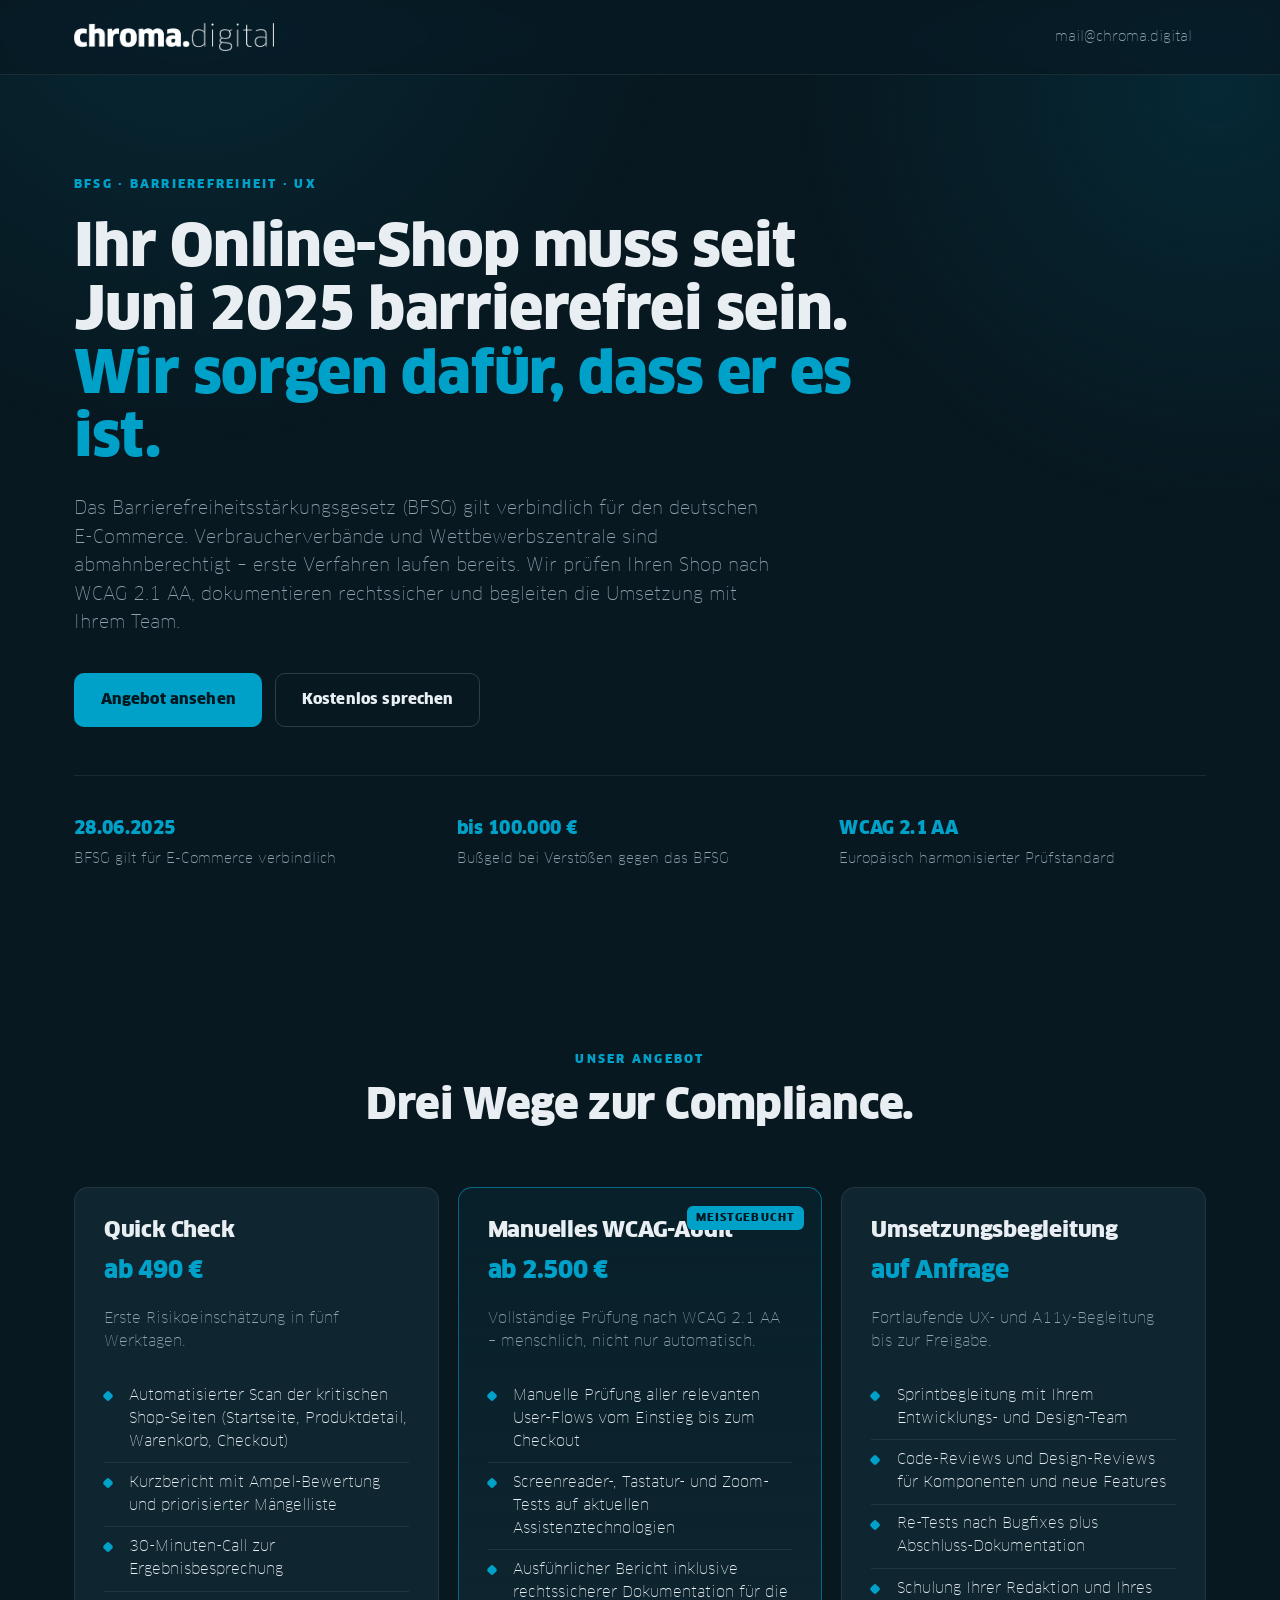
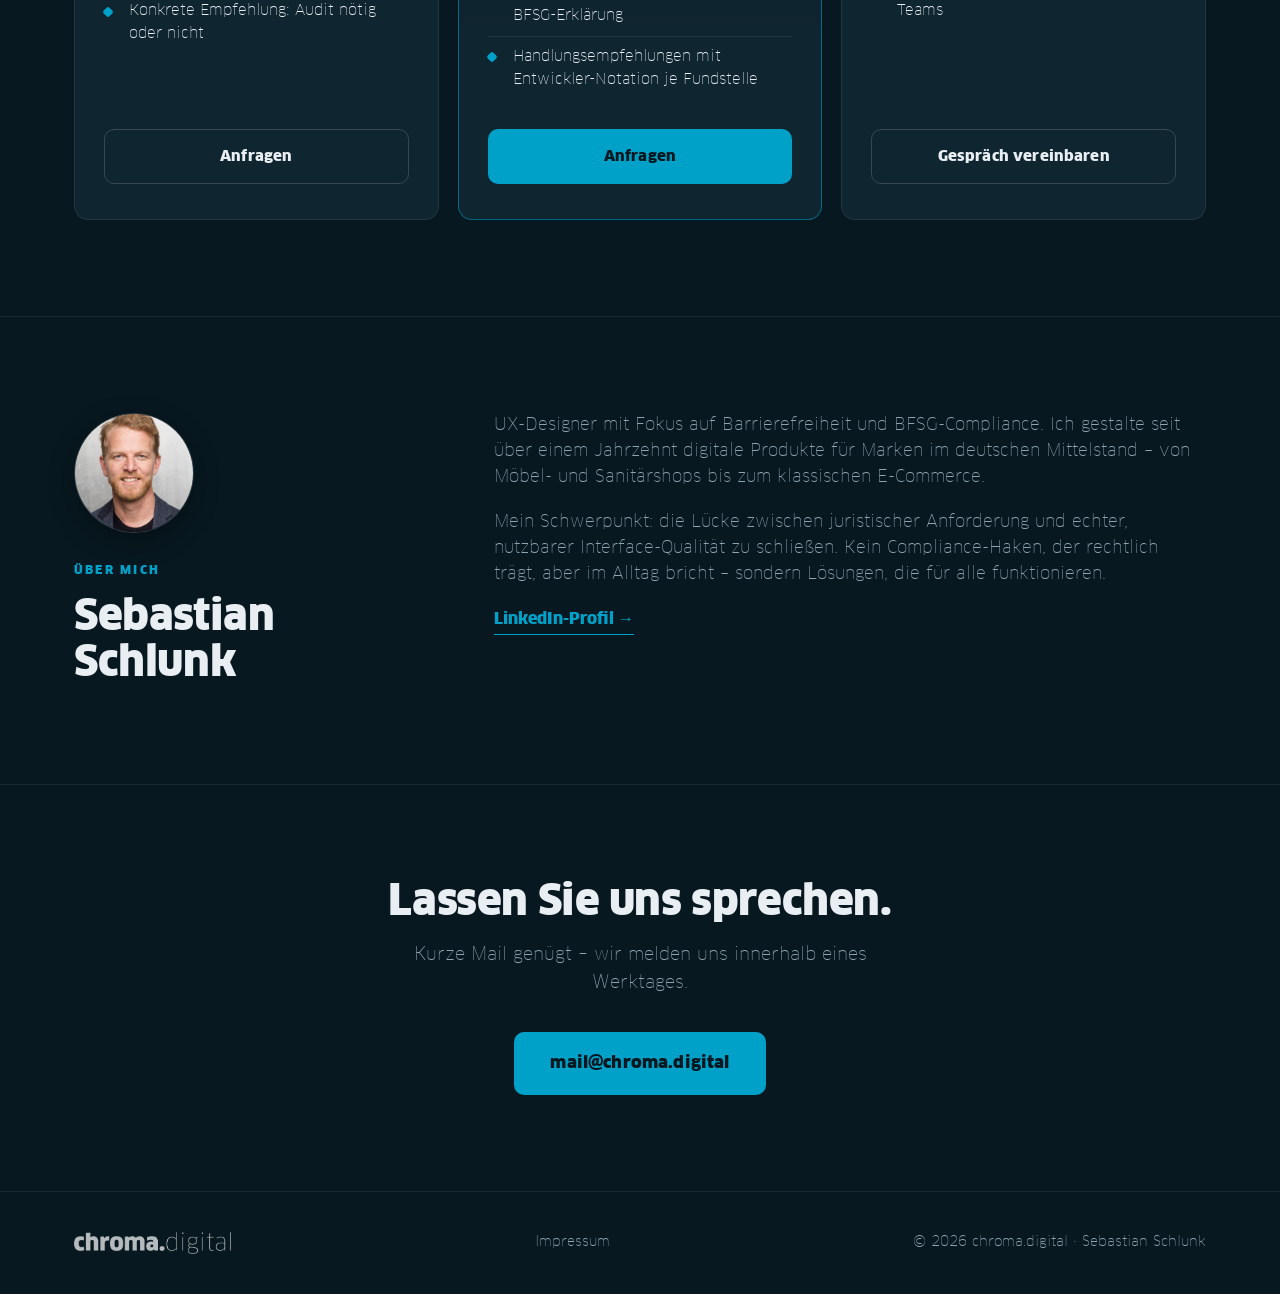
==== index.html @ 6ee40c6f "feat: initial chroma.digital landing page Static HTML/CSS landing page for BFSG/WCAG accessibility c" ====
<!DOCTYPE html>
<html lang="de">
<head>
    <meta charset="UTF-8">
    <meta name="viewport" content="width=device-width, initial-scale=1">
    <title>chroma.digital — BFSG-Compliance & Accessibility-Audits für Online-Shops</title>
    <meta name="description" content="UX-Design mit Schwerpunkt Barrierefreiheit. WCAG-Audits und BFSG-Compliance für Online-Shops im Mittelstand. Quick Check ab 490 €.">
    <meta name="theme-color" content="#081820">

    <link rel="icon" type="image/png" sizes="32x32" href="assets/favicon-32x32.png">
    <link rel="icon" type="image/png" sizes="16x16" href="assets/favicon-16x16.png">
    <link rel="apple-touch-icon" sizes="180x180" href="assets/apple-touch-icon.png">

    <link rel="stylesheet" href="styles.css">

    <meta property="og:title" content="chroma.digital — BFSG-Compliance & Accessibility für Online-Shops">
    <meta property="og:description" content="WCAG-Audits und Umsetzungsbegleitung für E-Commerce im Mittelstand. Von Sebastian Schlunk, UX-Designer mit Fokus auf Barrierefreiheit.">
    <meta property="og:type" content="website">
    <meta property="og:locale" content="de_DE">
</head>
<body>

<header class="site-header">
    <div class="container">
        <a href="/" class="logo" aria-label="chroma.digital — zur Startseite">
            <img src="assets/chroma_logo_white.png" alt="chroma digital">
        </a>
        <a href="mailto:mail@chroma.digital" class="nav-link">mail@chroma.digital</a>
    </div>
</header>

<main>

    <section class="hero">
        <div class="container">
            <span class="eyebrow">BFSG · Barrierefreiheit · UX</span>
            <h1>Ihr Online-Shop muss seit Juni 2025 barrierefrei sein. <span class="accent">Wir sorgen dafür, dass er es ist.</span></h1>
            <p class="lead">
                Das Barrierefreiheitsstärkungsgesetz (BFSG) gilt verbindlich für den deutschen E-Commerce. Verbraucherverbände und Wettbewerbszentrale sind abmahnberechtigt – erste Verfahren laufen bereits. Wir prüfen Ihren Shop nach WCAG 2.1 AA, dokumentieren rechtssicher und begleiten die Umsetzung mit Ihrem Team.
            </p>
            <div class="hero-ctas">
                <a class="btn btn-primary" href="#pakete">Angebot ansehen</a>
                <a class="btn btn-outline" href="mailto:mail@chroma.digital">Kostenlos sprechen</a>
            </div>
            <ul class="hero-facts" aria-label="Kennzahlen zur BFSG-Pflicht">
                <li>
                    <strong>28.06.2025</strong>
                    <span>BFSG gilt für E-Commerce verbindlich</span>
                </li>
                <li>
                    <strong>bis 100.000 €</strong>
                    <span>Bußgeld bei Verstößen gegen das BFSG</span>
                </li>
                <li>
                    <strong>WCAG 2.1 AA</strong>
                    <span>Europäisch harmonisierter Prüfstandard</span>
                </li>
            </ul>
        </div>
    </section>

    <section id="pakete" class="packages">
        <div class="container">
            <header class="section-head">
                <span class="eyebrow">Unser Angebot</span>
                <h2>Drei Wege zur Compliance.</h2>
            </header>

            <div class="package-grid">

                <article class="package">
                    <h3>Quick Check</h3>
                    <p class="price">ab 490 €</p>
                    <p class="package-lead">Erste Risikoeinschätzung in fünf Werktagen.</p>
                    <ul>
                        <li>Automatisierter Scan der kritischen Shop-Seiten (Startseite, Produktdetail, Warenkorb, Checkout)</li>
                        <li>Kurzbericht mit Ampel-Bewertung und priorisierter Mängelliste</li>
                        <li>30-Minuten-Call zur Ergebnisbesprechung</li>
                        <li>Konkrete Empfehlung: Audit nötig oder nicht</li>
                    </ul>
                    <a class="btn btn-outline" href="mailto:mail@chroma.digital?subject=Quick%20Check%20anfragen">Anfragen</a>
                </article>

                <article class="package featured">
                    <span class="badge">Meistgebucht</span>
                    <h3>Manuelles WCAG-Audit</h3>
                    <p class="price">ab 2.500 €</p>
                    <p class="package-lead">Vollständige Prüfung nach WCAG 2.1 AA – menschlich, nicht nur automatisch.</p>
                    <ul>
                        <li>Manuelle Prüfung aller relevanten User-Flows vom Einstieg bis zum Checkout</li>
                        <li>Screenreader-, Tastatur- und Zoom-Tests auf aktuellen Assistenztechnologien</li>
                        <li>Ausführlicher Bericht inklusive rechtssicherer Dokumentation für die BFSG-Erklärung</li>
                        <li>Handlungsempfehlungen mit Entwickler-Notation je Fundstelle</li>
                    </ul>
                    <a class="btn btn-primary" href="mailto:mail@chroma.digital?subject=WCAG-Audit%20anfragen">Anfragen</a>
                </article>

                <article class="package">
                    <h3>Umsetzungsbegleitung</h3>
                    <p class="price">auf Anfrage</p>
                    <p class="package-lead">Fortlaufende UX- und A11y-Begleitung bis zur Freigabe.</p>
                    <ul>
                        <li>Sprintbegleitung mit Ihrem Entwicklungs- und Design-Team</li>
                        <li>Code-Reviews und Design-Reviews für Komponenten und neue Features</li>
                        <li>Re-Tests nach Bugfixes plus Abschluss-Dokumentation</li>
                        <li>Schulung Ihrer Redaktion und Ihres Teams</li>
                    </ul>
                    <a class="btn btn-outline" href="mailto:mail@chroma.digital?subject=Umsetzungsbegleitung%20anfragen">Gespräch vereinbaren</a>
                </article>

            </div>
        </div>
    </section>

    <section class="about">
        <div class="container">
            <div class="about-grid">
                <header>
                    <img src="assets/sebastian.jpg" alt="Portrait von Sebastian Schlunk" class="portrait" width="120" height="120">
                    <span class="eyebrow">Über mich</span>
                    <h2>Sebastian Schlunk</h2>
                </header>
                <div>
                    <p>
                        UX-Designer mit Fokus auf Barrierefreiheit und BFSG-Compliance. Ich gestalte seit über einem Jahrzehnt digitale Produkte für Marken im deutschen Mittelstand – von Möbel- und Sanitärshops bis zum klassischen E-Commerce.
                    </p>
                    <p>
                        Mein Schwerpunkt: die Lücke zwischen juristischer Anforderung und echter, nutzbarer Interface-Qualität zu schließen. Kein Compliance-Haken, der rechtlich trägt, aber im Alltag bricht – sondern Lösungen, die für alle funktionieren.
                    </p>
                    <a class="link-arrow" href="https://www.linkedin.com/in/sebastian-schlunk" target="_blank" rel="noopener">LinkedIn-Profil →</a>
                </div>
            </div>
        </div>
    </section>

    <section class="cta">
        <div class="container">
            <h2>Lassen Sie uns sprechen.</h2>
            <p>Kurze Mail genügt – wir melden uns innerhalb eines Werktages.</p>
            <a class="btn btn-primary btn-large" href="mailto:mail@chroma.digital">mail@chroma.digital</a>
        </div>
    </section>

</main>

<footer class="site-footer">
    <div class="container">
        <img src="assets/chroma_logo_white.png" alt="chroma digital">
        <nav>
            <a href="impressum.html">Impressum</a>
        </nav>
        <p class="footer-note">© 2026 chroma.digital · Sebastian Schlunk</p>
    </div>
</footer>

</body>
</html>
---- styles.css ----
@font-face {
    font-family: 'ClanWeb';
    src: url('assets/fonts/ClanWeb-Thin.woff') format('woff');
    font-weight: 300;
    font-style: normal;
    font-display: swap;
}

@font-face {
    font-family: 'ClanWeb';
    src: url('assets/fonts/ClanWeb-Black.woff') format('woff');
    font-weight: 900;
    font-style: normal;
    font-display: swap;
}

:root {
    --bg: #081820;
    --bg-surface: #0f2530;
    --bg-elevated: #143140;
    --border: rgba(255, 255, 255, 0.08);
    --border-strong: rgba(255, 255, 255, 0.16);
    --text: #e8eef2;
    --text-muted: #8ea4b0;
    --accent: #00a1c9;
    --accent-hover: #22b6dc;
    --accent-deep: #043646;
    --max-width: 1180px;
    --radius: 14px;
}

* { margin: 0; padding: 0; box-sizing: border-box; }

html { scroll-behavior: smooth; }

body {
    font-family: 'ClanWeb', -apple-system, BlinkMacSystemFont, 'Segoe UI', Helvetica, Arial, sans-serif;
    font-weight: 300;
    background: var(--bg);
    color: var(--text);
    line-height: 1.55;
    -webkit-font-smoothing: antialiased;
    -moz-osx-font-smoothing: grayscale;
}

body::before {
    content: '';
    position: fixed;
    inset: 0;
    background:
        radial-gradient(900px circle at 15% -5%, rgba(0, 161, 201, 0.12), transparent 55%),
        radial-gradient(700px circle at 95% 10%, rgba(4, 54, 70, 0.55), transparent 60%);
    pointer-events: none;
    z-index: 0;
}

.container {
    max-width: var(--max-width);
    margin: 0 auto;
    padding: 0 1.5rem;
    position: relative;
    z-index: 1;
}

a { color: var(--accent); text-decoration: none; transition: color .15s ease; }
a:hover { color: var(--accent-hover); }
a:focus-visible { outline: 2px solid var(--accent); outline-offset: 3px; border-radius: 4px; }

h1, h2, h3 { font-weight: 900; letter-spacing: -0.01em; line-height: 1.1; }
h1 { font-size: clamp(2.2rem, 5vw, 3.6rem); }
h2 { font-size: clamp(1.8rem, 3.5vw, 2.6rem); }
h3 { font-size: 1.35rem; }

.accent { color: var(--accent); }

.eyebrow {
    display: inline-block;
    font-size: .78rem;
    letter-spacing: .18em;
    text-transform: uppercase;
    color: var(--accent);
    font-weight: 900;
    margin-bottom: 1rem;
}

/* ── Header ─────────────────────────────────────── */
.site-header {
    position: sticky;
    top: 0;
    z-index: 20;
    backdrop-filter: saturate(180%) blur(14px);
    -webkit-backdrop-filter: saturate(180%) blur(14px);
    background: rgba(8, 24, 32, 0.75);
    border-bottom: 1px solid var(--border);
}

.site-header .container {
    display: flex;
    align-items: center;
    justify-content: space-between;
    padding-top: 1.1rem;
    padding-bottom: 1.1rem;
}

.logo img { height: 28px; width: auto; display: block; }

.nav-link {
    color: var(--text-muted);
    font-size: .9rem;
    padding: .5rem .9rem;
    border-radius: 8px;
    transition: color .15s, background .15s;
}
.nav-link:hover { color: var(--text); background: var(--bg-surface); }

/* ── Buttons ────────────────────────────────────── */
.btn {
    display: inline-flex;
    align-items: center;
    justify-content: center;
    padding: .9rem 1.6rem;
    border-radius: 10px;
    font-weight: 900;
    font-size: .95rem;
    letter-spacing: .01em;
    border: 1px solid transparent;
    cursor: pointer;
    transition: transform .15s ease, background .15s ease, border-color .15s ease, color .15s ease;
}
.btn-primary { background: var(--accent); color: #001820; }
.btn-primary:hover { background: var(--accent-hover); color: #001820; transform: translateY(-1px); }
.btn-outline { border-color: var(--border-strong); color: var(--text); background: transparent; }
.btn-outline:hover { border-color: var(--accent); color: var(--accent); }
.btn-ghost { background: transparent; color: var(--text-muted); }
.btn-ghost:hover { color: var(--text); }
.btn-large { padding: 1.1rem 2.2rem; font-size: 1.05rem; }

/* ── Hero ───────────────────────────────────────── */
.hero {
    padding: 6rem 0 5rem;
    position: relative;
}
.hero .eyebrow { margin-bottom: 1.5rem; }
.hero h1 { max-width: 22ch; margin-bottom: 1.5rem; }
.hero .lead {
    max-width: 58ch;
    font-size: 1.15rem;
    color: var(--text-muted);
    margin-bottom: 2.2rem;
}
.hero-ctas { display: flex; gap: .8rem; flex-wrap: wrap; margin-bottom: 3rem; }

.hero-facts {
    list-style: none;
    display: grid;
    grid-template-columns: repeat(3, 1fr);
    gap: 1rem;
    padding-top: 2.5rem;
    border-top: 1px solid var(--border);
}
.hero-facts li {
    display: flex;
    flex-direction: column;
    gap: .25rem;
}
.hero-facts strong {
    font-weight: 900;
    color: var(--accent);
    font-size: 1.1rem;
    letter-spacing: .02em;
}
.hero-facts span { color: var(--text-muted); font-size: .9rem; }

/* ── Packages ───────────────────────────────────── */
.packages { padding: 6rem 0; }
.section-head { text-align: center; margin-bottom: 3.5rem; }
.section-head h2 { max-width: 22ch; margin: 0 auto; }

.package-grid {
    display: grid;
    grid-template-columns: repeat(3, 1fr);
    gap: 1.2rem;
}

.package {
    background: var(--bg-surface);
    border: 1px solid var(--border);
    border-radius: var(--radius);
    padding: 2rem 1.8rem 2.2rem;
    display: flex;
    flex-direction: column;
    position: relative;
    transition: border-color .2s, transform .2s;
}
.package:hover { border-color: var(--border-strong); transform: translateY(-2px); }
.package.featured {
    border-color: rgba(0, 161, 201, 0.55);
    background: linear-gradient(180deg, rgba(0, 161, 201, 0.06) 0%, var(--bg-surface) 70%);
}
.package .badge {
    position: absolute;
    top: 1.1rem;
    right: 1.1rem;
    background: var(--accent);
    color: #001820;
    font-size: .68rem;
    font-weight: 900;
    letter-spacing: .1em;
    text-transform: uppercase;
    padding: .25rem .55rem;
    border-radius: 6px;
}

.package h3 { margin-bottom: .6rem; }
.package .price {
    color: var(--accent);
    font-size: 1.5rem;
    font-weight: 900;
    margin-bottom: 1rem;
    letter-spacing: -0.01em;
}
.package-lead { color: var(--text-muted); margin-bottom: 1.4rem; font-size: .95rem; }

.package ul { list-style: none; margin-bottom: 1.8rem; flex: 1; }
.package li {
    padding: .55rem 0 .55rem 1.6rem;
    font-size: .92rem;
    color: var(--text);
    position: relative;
    border-bottom: 1px solid var(--border);
}
.package li:last-child { border-bottom: none; }
.package li::before {
    content: '';
    position: absolute;
    left: 0;
    top: 1rem;
    width: 8px;
    height: 8px;
    background: var(--accent);
    border-radius: 2px;
    transform: rotate(45deg);
}

.package .btn { width: 100%; }

/* ── About ──────────────────────────────────────── */
.about {
    padding: 6rem 0;
    border-top: 1px solid var(--border);
    border-bottom: 1px solid var(--border);
}
.about-grid {
    display: grid;
    grid-template-columns: 1fr 2fr;
    gap: 4rem;
    align-items: start;
}
.about-grid p {
    color: var(--text-muted);
    font-size: 1.05rem;
    margin-bottom: 1.2rem;
}
.portrait {
    display: block;
    width: 120px;
    height: 120px;
    border-radius: 50%;
    object-fit: cover;
    margin-bottom: 1.5rem;
    border: 1px solid var(--border-strong);
    box-shadow: 0 8px 24px rgba(0, 0, 0, 0.35);
}
.link-arrow {
    display: inline-flex;
    align-items: center;
    gap: .4rem;
    font-weight: 900;
    border-bottom: 1px solid var(--accent);
    padding-bottom: 2px;
}
.link-arrow:hover { border-bottom-color: var(--accent-hover); }

/* ── CTA ────────────────────────────────────────── */
.cta {
    padding: 6rem 0;
    text-align: center;
}
.cta h2 { margin-bottom: 1rem; }
.cta p { color: var(--text-muted); font-size: 1.1rem; margin-bottom: 2.2rem; max-width: 40ch; margin-left: auto; margin-right: auto; }

/* ── Footer ─────────────────────────────────────── */
.site-footer {
    padding: 2.5rem 0;
    border-top: 1px solid var(--border);
    font-size: .88rem;
}
.site-footer .container {
    display: flex;
    align-items: center;
    justify-content: space-between;
    gap: 1.5rem;
    flex-wrap: wrap;
}
.site-footer img { height: 22px; width: auto; opacity: .7; }
.site-footer nav { display: flex; gap: 1.5rem; }
.site-footer nav a { color: var(--text-muted); }
.site-footer nav a:hover { color: var(--text); }
.footer-note { color: var(--text-muted); }

/* ── Impressum ──────────────────────────────────── */
.legal {
    padding: 6rem 0 5rem;
    max-width: 720px;
    margin: 0 auto;
}
.legal h1 { margin-bottom: 2rem; }
.legal h2 { font-size: 1.2rem; margin: 2rem 0 .6rem; color: var(--accent); }
.legal p { color: var(--text-muted); margin-bottom: .4rem; }
.legal .back-link { display: inline-block; margin-top: 3rem; color: var(--text-muted); }
.legal .back-link:hover { color: var(--accent); }

/* ── Responsive ─────────────────────────────────── */
@media (max-width: 900px) {
    .package-grid { grid-template-columns: 1fr; }
    .about-grid { grid-template-columns: 1fr; gap: 1.5rem; }
    .hero { padding: 4rem 0 3.5rem; }
    .packages, .about, .cta { padding: 4.5rem 0; }
    .hero-facts { grid-template-columns: 1fr; gap: 1.2rem; }
    .hero-facts li { border-top: 1px solid var(--border); padding-top: 1rem; }
    .hero-facts { padding-top: 1.5rem; border-top: none; }
}

@media (max-width: 520px) {
    .site-header .container { padding-top: .85rem; padding-bottom: .85rem; }
    .hero-ctas { flex-direction: column; align-items: stretch; }
    .btn { width: 100%; }
    .site-footer .container { flex-direction: column; align-items: flex-start; }
}
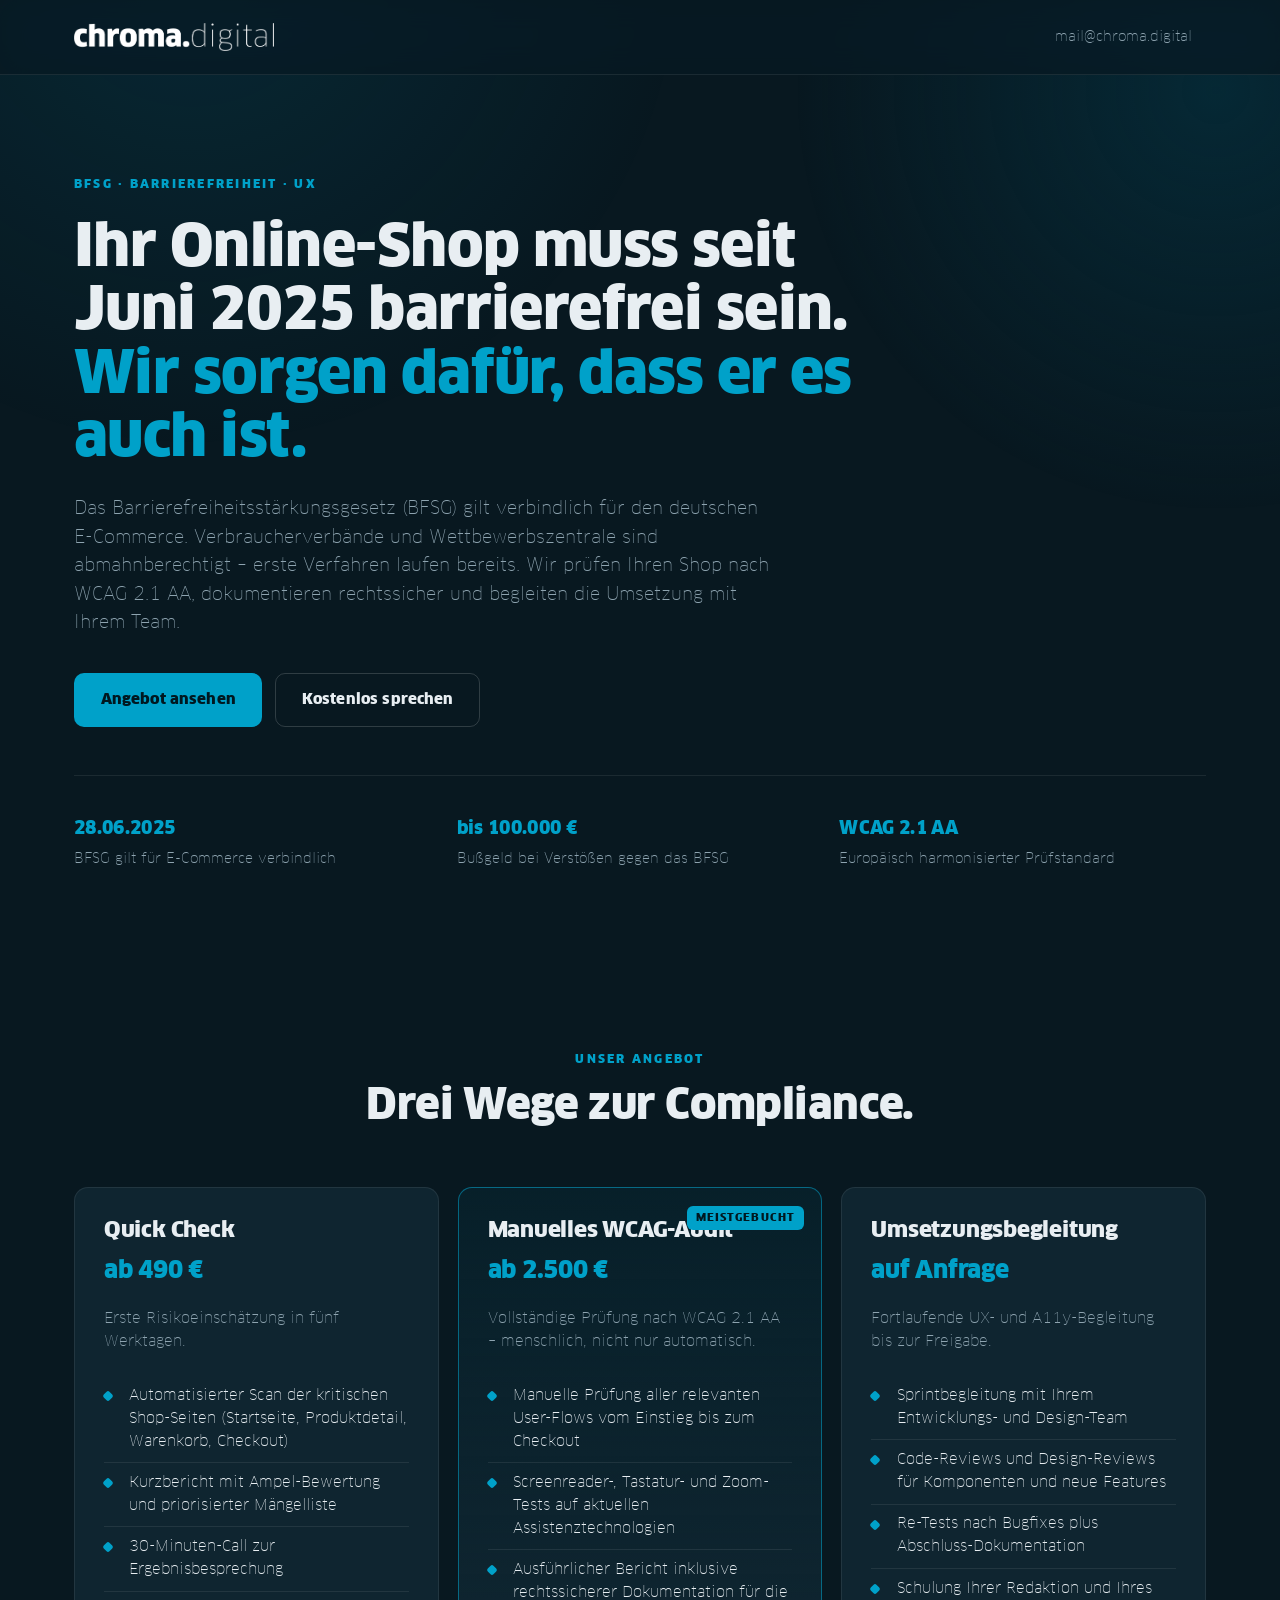
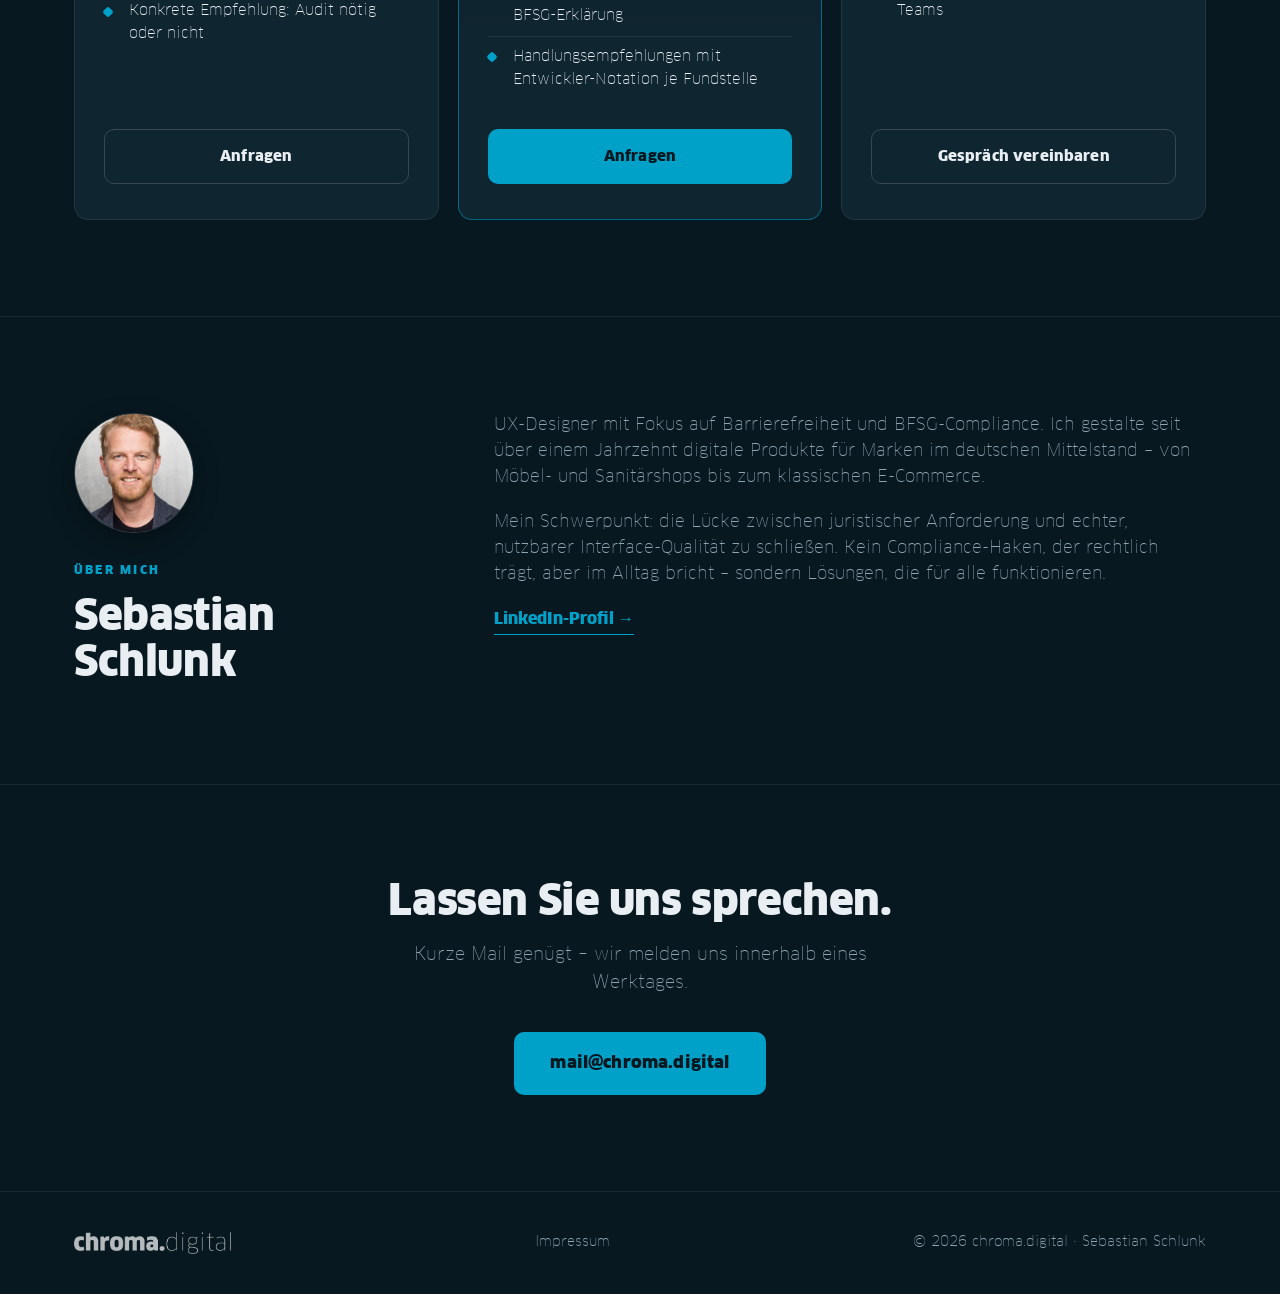
==== commit f0adc786: "wording change" ====
--- a/index.html
+++ b/index.html
@@ -34,7 +34,7 @@
     <section class="hero">
         <div class="container">
             <span class="eyebrow">BFSG · Barrierefreiheit · UX</span>
-            <h1>Ihr Online-Shop muss seit Juni 2025 barrierefrei sein. <span class="accent">Wir sorgen dafür, dass er es ist.</span></h1>
+            <h1>Ihr Online-Shop muss seit Juni 2025 barrierefrei sein. <span class="accent">Wir sorgen dafür, dass er es auch ist.</span></h1>
             <p class="lead">
                 Das Barrierefreiheitsstärkungsgesetz (BFSG) gilt verbindlich für den deutschen E-Commerce. Verbraucherverbände und Wettbewerbszentrale sind abmahnberechtigt – erste Verfahren laufen bereits. Wir prüfen Ihren Shop nach WCAG 2.1 AA, dokumentieren rechtssicher und begleiten die Umsetzung mit Ihrem Team.
             </p>
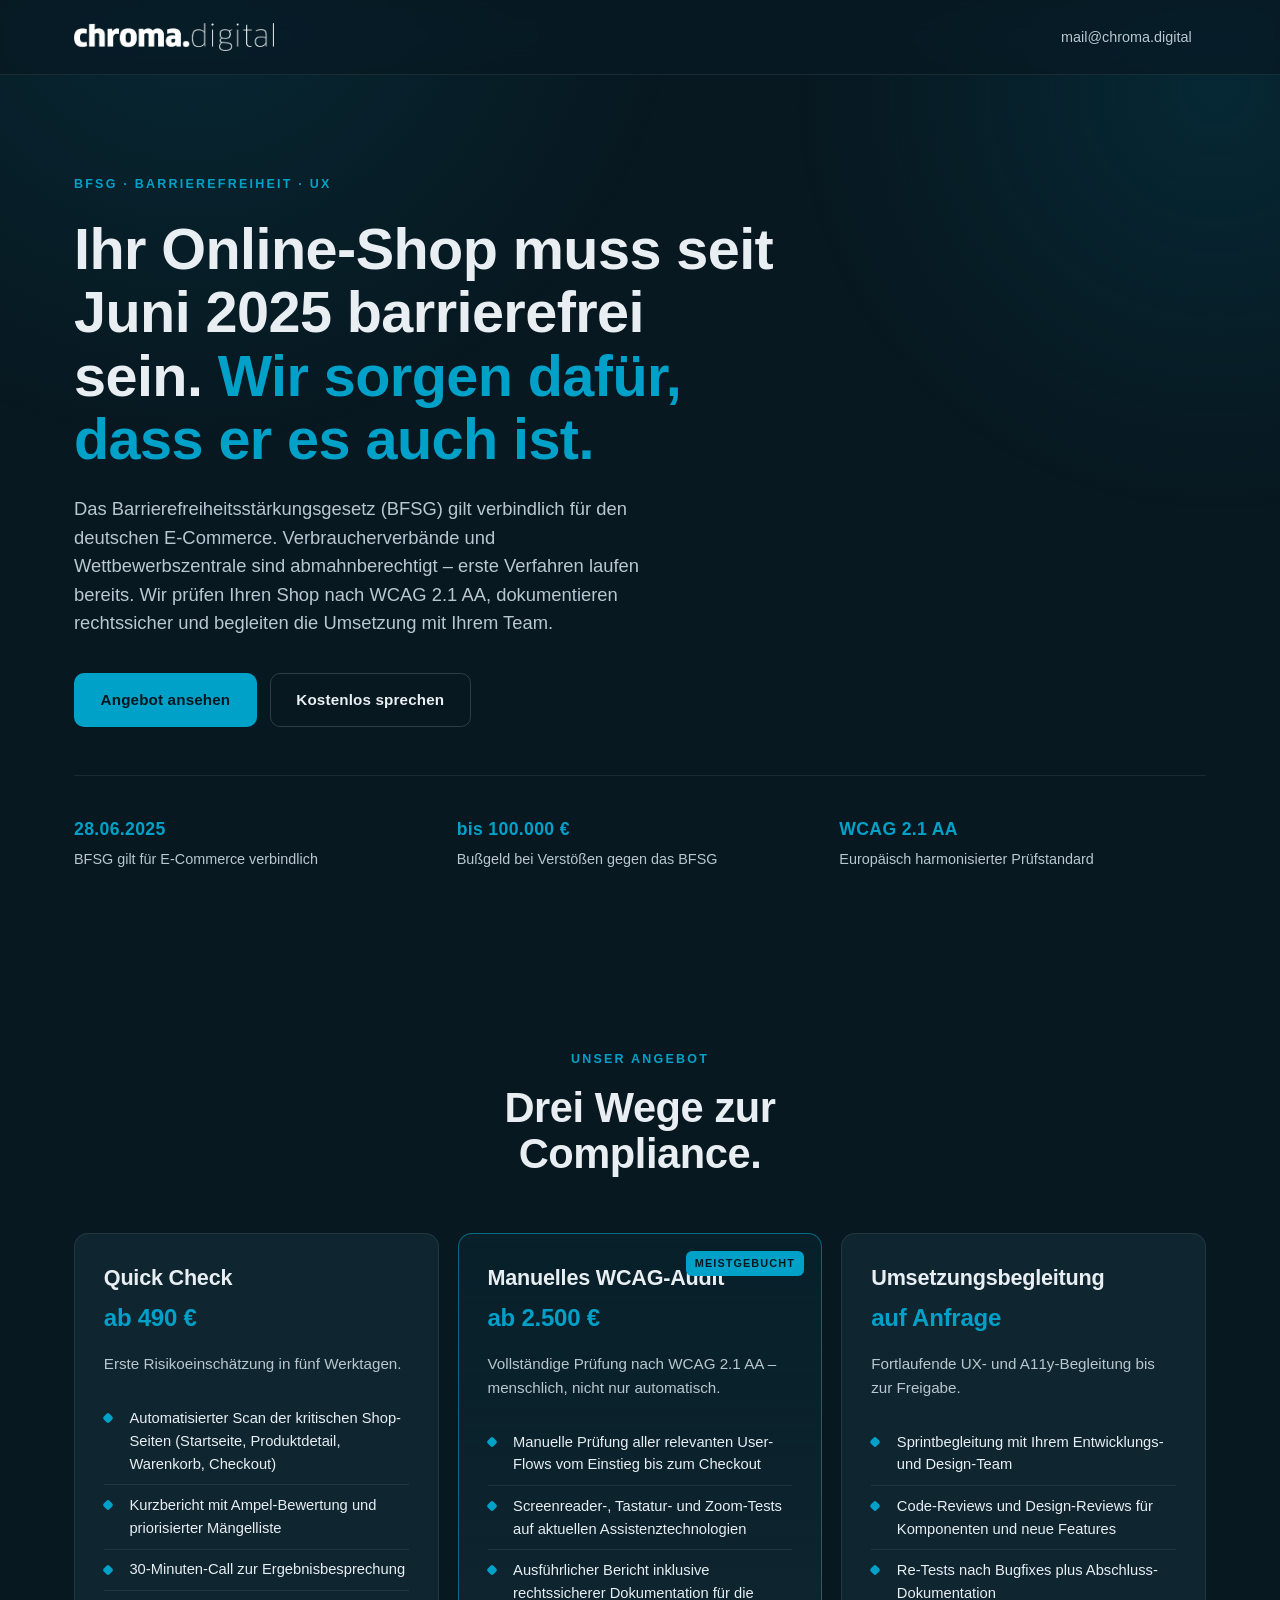
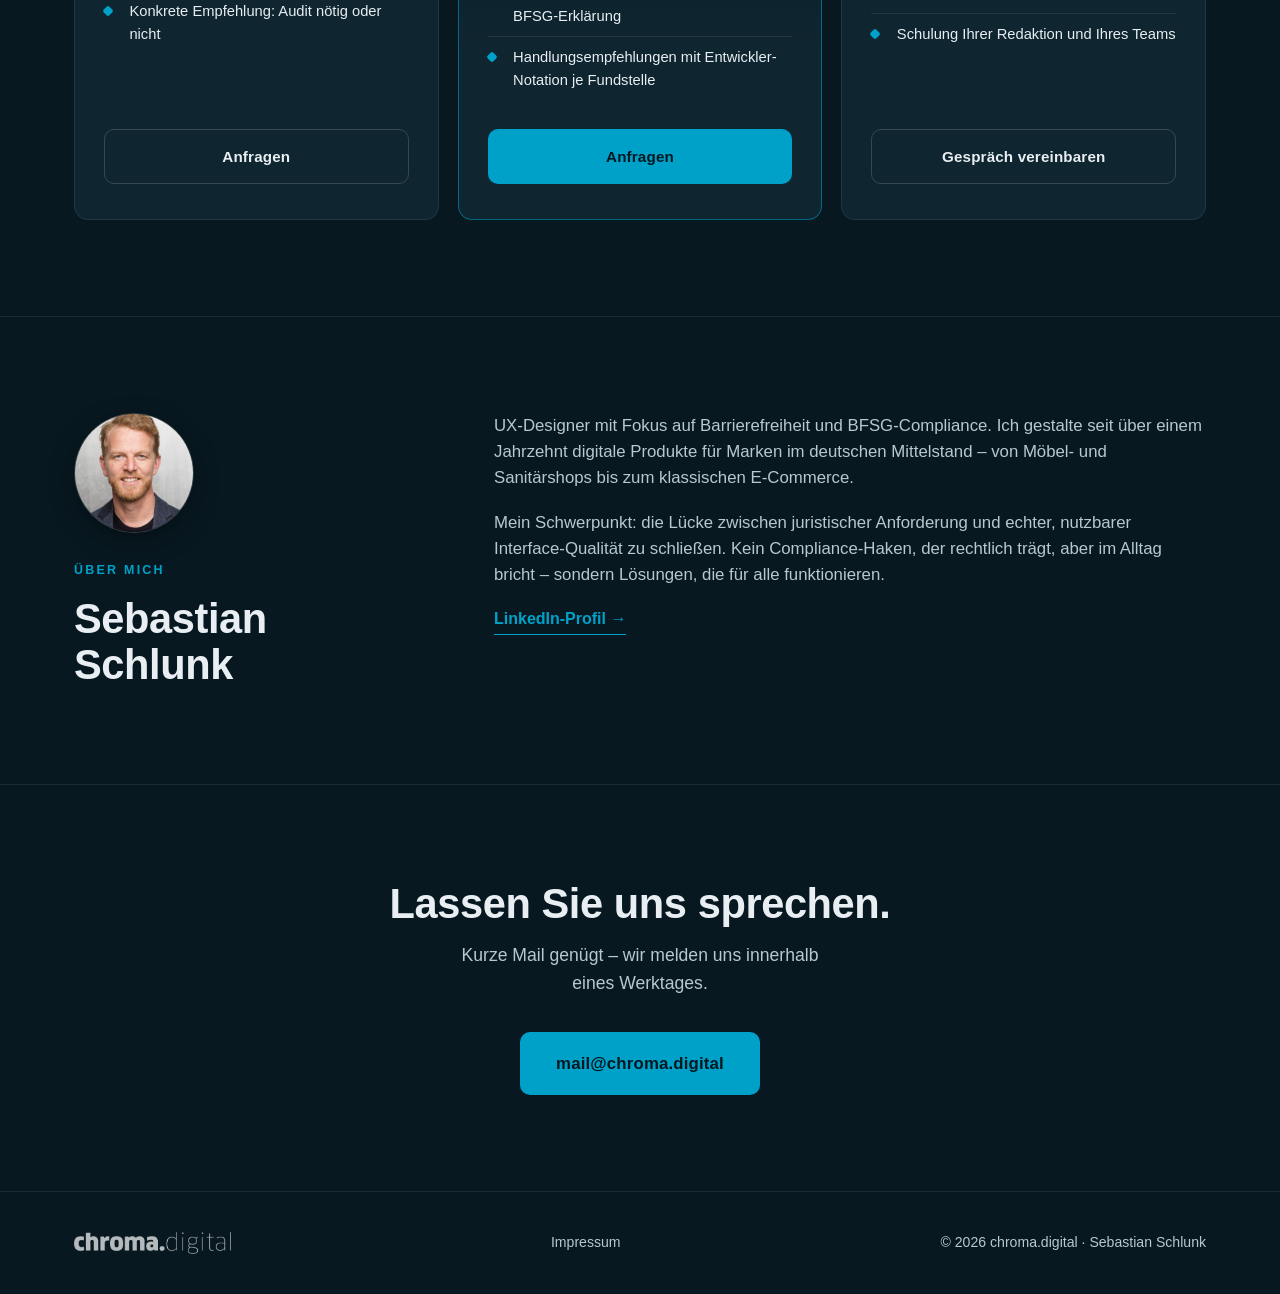
==== commit 766b2c25: "changed type to US hosted CDN. Adjusted contrasts." ====
--- a/index.html
+++ b/index.html
@@ -11,6 +11,8 @@
     <link rel="icon" type="image/png" sizes="16x16" href="assets/favicon-16x16.png">
     <link rel="apple-touch-icon" sizes="180x180" href="assets/apple-touch-icon.png">
 
+    <link rel="preconnect" href="https://fonts.cdnfonts.com" crossorigin>
+    <link rel="stylesheet" href="https://fonts.cdnfonts.com/css/clan-pro">
     <link rel="stylesheet" href="styles.css">
 
     <meta property="og:title" content="chroma.digital — BFSG-Compliance & Accessibility für Online-Shops">
--- a/styles.css
+++ b/styles.css
@@ -1,19 +1,3 @@
-@font-face {
-    font-family: 'ClanWeb';
-    src: url('assets/fonts/ClanWeb-Thin.woff') format('woff');
-    font-weight: 300;
-    font-style: normal;
-    font-display: swap;
-}
-
-@font-face {
-    font-family: 'ClanWeb';
-    src: url('assets/fonts/ClanWeb-Black.woff') format('woff');
-    font-weight: 900;
-    font-style: normal;
-    font-display: swap;
-}
-
 :root {
     --bg: #081820;
     --bg-surface: #0f2530;
@@ -21,7 +5,7 @@
     --border: rgba(255, 255, 255, 0.08);
     --border-strong: rgba(255, 255, 255, 0.16);
     --text: #e8eef2;
-    --text-muted: #8ea4b0;
+    --text-muted: #b8c7d0;
     --accent: #00a1c9;
     --accent-hover: #22b6dc;
     --accent-deep: #043646;
@@ -34,8 +18,8 @@
 html { scroll-behavior: smooth; }
 
 body {
-    font-family: 'ClanWeb', -apple-system, BlinkMacSystemFont, 'Segoe UI', Helvetica, Arial, sans-serif;
-    font-weight: 300;
+    font-family: 'Clan Pro', -apple-system, BlinkMacSystemFont, 'Segoe UI', Helvetica, Arial, sans-serif;
+    font-weight: 450;
     background: var(--bg);
     color: var(--text);
     line-height: 1.55;
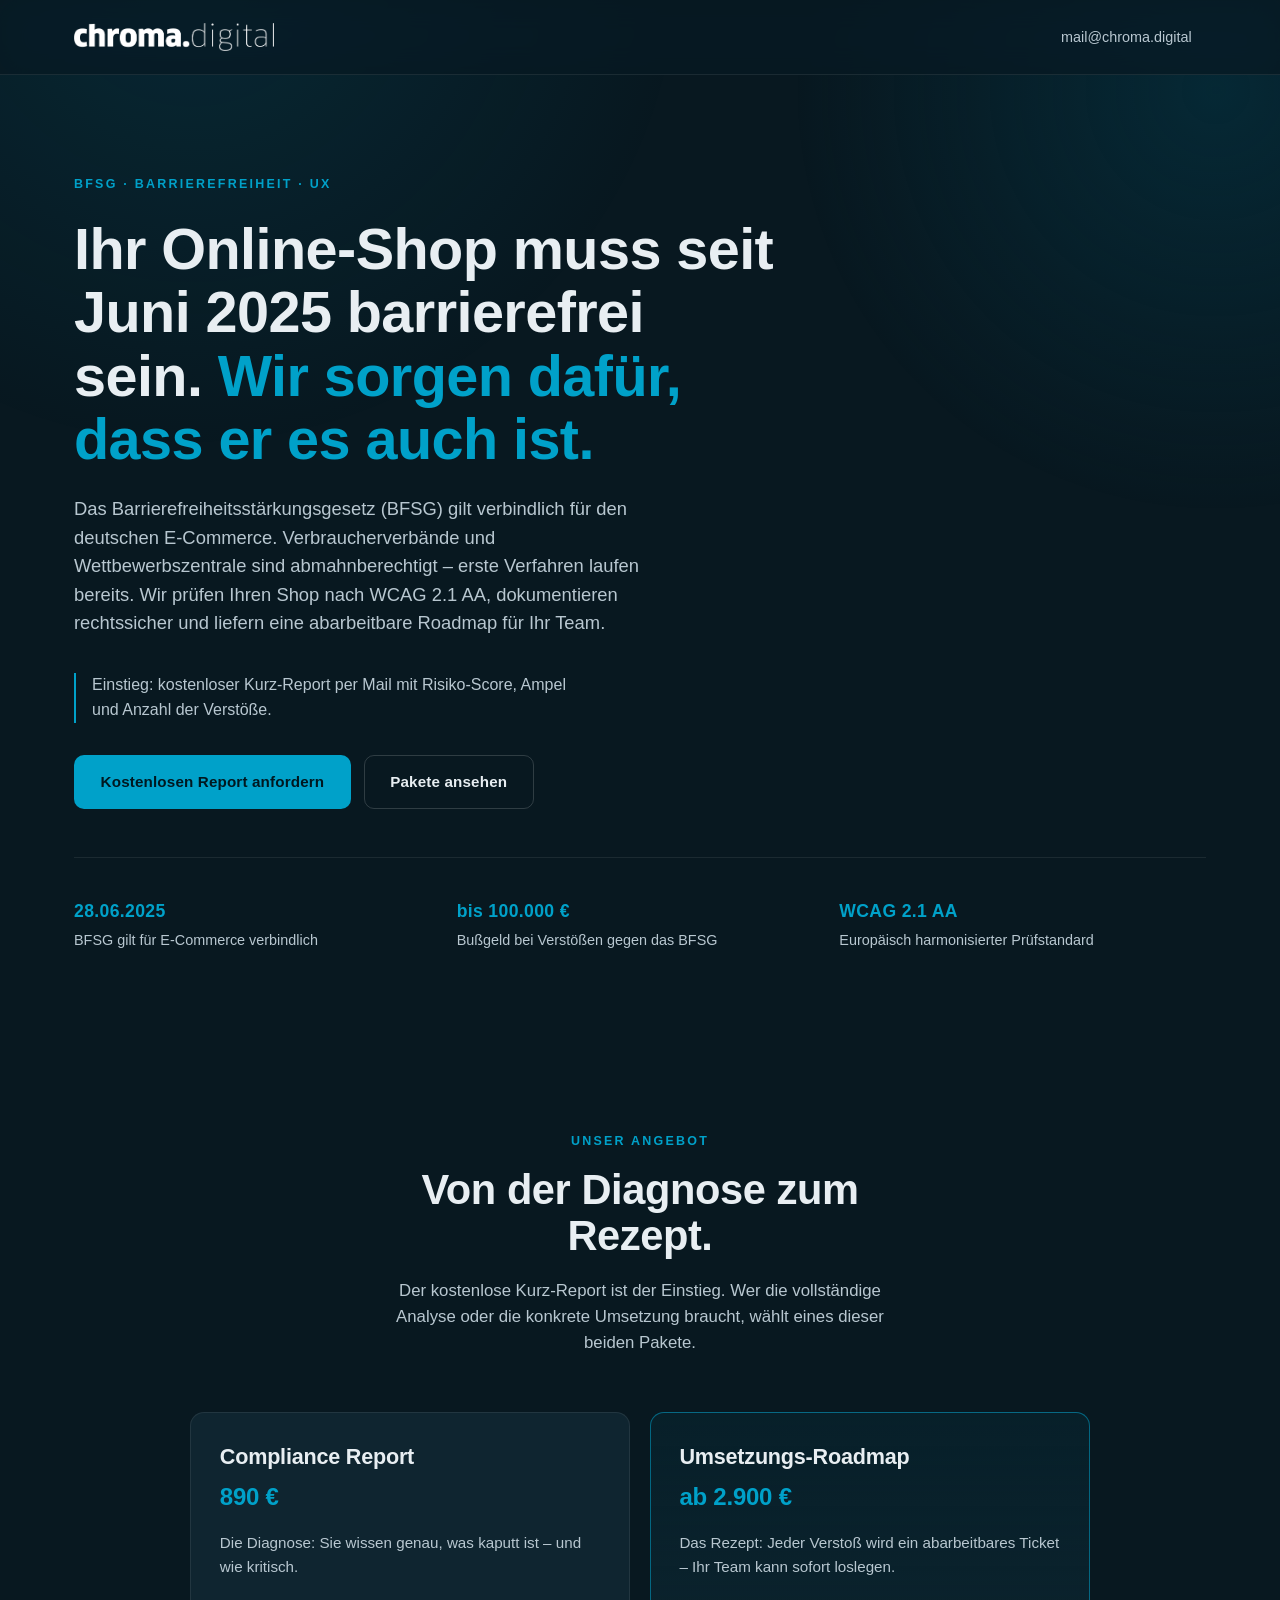
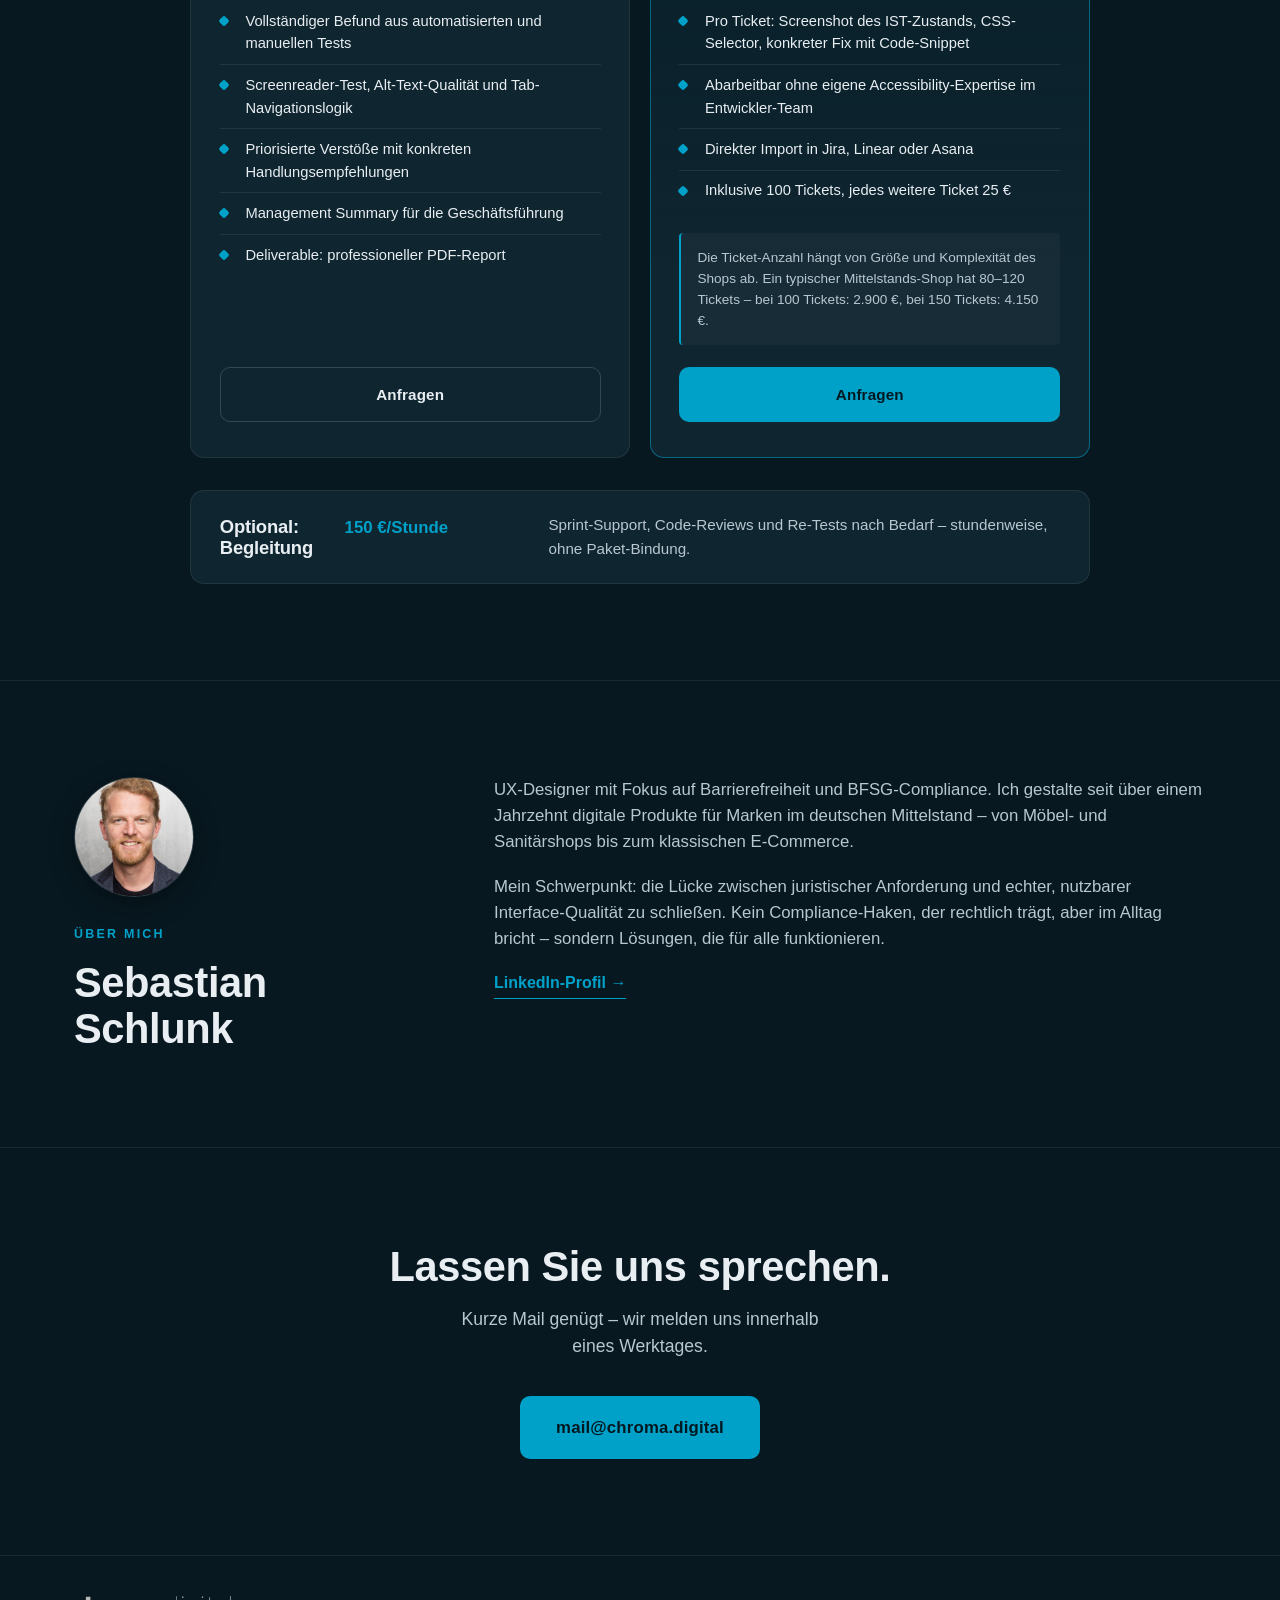
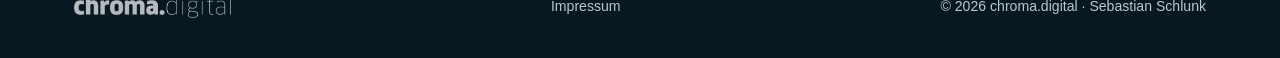
==== commit b917d160: "updated product packages" ====
--- a/index.html
+++ b/index.html
@@ -4,7 +4,7 @@
     <meta charset="UTF-8">
     <meta name="viewport" content="width=device-width, initial-scale=1">
     <title>chroma.digital — BFSG-Compliance & Accessibility-Audits für Online-Shops</title>
-    <meta name="description" content="UX-Design mit Schwerpunkt Barrierefreiheit. WCAG-Audits und BFSG-Compliance für Online-Shops im Mittelstand. Quick Check ab 490 €.">
+    <meta name="description" content="UX-Design mit Schwerpunkt Barrierefreiheit. WCAG-Audits und BFSG-Compliance für Online-Shops im Mittelstand. Compliance Report ab 890 €, kostenloser Kurz-Report zum Einstieg.">
     <meta name="theme-color" content="#081820">
 
     <link rel="icon" type="image/png" sizes="32x32" href="assets/favicon-32x32.png">
@@ -38,11 +38,14 @@
             <span class="eyebrow">BFSG · Barrierefreiheit · UX</span>
             <h1>Ihr Online-Shop muss seit Juni 2025 barrierefrei sein. <span class="accent">Wir sorgen dafür, dass er es auch ist.</span></h1>
             <p class="lead">
-                Das Barrierefreiheitsstärkungsgesetz (BFSG) gilt verbindlich für den deutschen E-Commerce. Verbraucherverbände und Wettbewerbszentrale sind abmahnberechtigt – erste Verfahren laufen bereits. Wir prüfen Ihren Shop nach WCAG 2.1 AA, dokumentieren rechtssicher und begleiten die Umsetzung mit Ihrem Team.
+                Das Barrierefreiheitsstärkungsgesetz (BFSG) gilt verbindlich für den deutschen E-Commerce. Verbraucherverbände und Wettbewerbszentrale sind abmahnberechtigt – erste Verfahren laufen bereits. Wir prüfen Ihren Shop nach WCAG 2.1 AA, dokumentieren rechtssicher und liefern eine abarbeitbare Roadmap für Ihr Team.
+            </p>
+            <p class="lead-note">
+                Einstieg: kostenloser Kurz-Report per Mail mit Risiko-Score, Ampel und Anzahl der Verstöße.
             </p>
             <div class="hero-ctas">
-                <a class="btn btn-primary" href="#pakete">Angebot ansehen</a>
-                <a class="btn btn-outline" href="mailto:mail@chroma.digital">Kostenlos sprechen</a>
+                <a class="btn btn-primary" href="mailto:mail@chroma.digital?subject=Kostenlosen%20Report%20anfordern">Kostenlosen Report anfordern</a>
+                <a class="btn btn-outline" href="#pakete">Pakete ansehen</a>
             </div>
             <ul class="hero-facts" aria-label="Kennzahlen zur BFSG-Pflicht">
                 <li>
@@ -65,52 +68,51 @@
         <div class="container">
             <header class="section-head">
                 <span class="eyebrow">Unser Angebot</span>
-                <h2>Drei Wege zur Compliance.</h2>
+                <h2>Von der Diagnose zum Rezept.</h2>
+                <p class="section-lead">Der kostenlose Kurz-Report ist der Einstieg. Wer die vollständige Analyse oder die konkrete Umsetzung braucht, wählt eines dieser beiden Pakete.</p>
             </header>
 
             <div class="package-grid">
 
                 <article class="package">
-                    <h3>Quick Check</h3>
-                    <p class="price">ab 490 €</p>
-                    <p class="package-lead">Erste Risikoeinschätzung in fünf Werktagen.</p>
+                    <h3>Compliance Report</h3>
+                    <p class="price">890 €</p>
+                    <p class="package-lead">Die Diagnose: Sie wissen genau, was kaputt ist – und wie kritisch.</p>
                     <ul>
-                        <li>Automatisierter Scan der kritischen Shop-Seiten (Startseite, Produktdetail, Warenkorb, Checkout)</li>
-                        <li>Kurzbericht mit Ampel-Bewertung und priorisierter Mängelliste</li>
-                        <li>30-Minuten-Call zur Ergebnisbesprechung</li>
-                        <li>Konkrete Empfehlung: Audit nötig oder nicht</li>
+                        <li>Vollständiger Befund aus automatisierten und manuellen Tests</li>
+                        <li>Screenreader-Test, Alt-Text-Qualität und Tab-Navigationslogik</li>
+                        <li>Priorisierte Verstöße mit konkreten Handlungsempfehlungen</li>
+                        <li>Management Summary für die Geschäftsführung</li>
+                        <li>Deliverable: professioneller PDF-Report</li>
                     </ul>
-                    <a class="btn btn-outline" href="mailto:mail@chroma.digital?subject=Quick%20Check%20anfragen">Anfragen</a>
+                    <a class="btn btn-outline" href="mailto:mail@chroma.digital?subject=Compliance%20Report%20anfragen">Anfragen</a>
                 </article>
 
                 <article class="package featured">
-                    <span class="badge">Meistgebucht</span>
-                    <h3>Manuelles WCAG-Audit</h3>
-                    <p class="price">ab 2.500 €</p>
-                    <p class="package-lead">Vollständige Prüfung nach WCAG 2.1 AA – menschlich, nicht nur automatisch.</p>
+                    <h3>Umsetzungs-Roadmap</h3>
+                    <p class="price">ab 2.900 €</p>
+                    <p class="package-lead">Das Rezept: Jeder Verstoß wird ein abarbeitbares Ticket – Ihr Team kann sofort loslegen.</p>
                     <ul>
-                        <li>Manuelle Prüfung aller relevanten User-Flows vom Einstieg bis zum Checkout</li>
-                        <li>Screenreader-, Tastatur- und Zoom-Tests auf aktuellen Assistenztechnologien</li>
-                        <li>Ausführlicher Bericht inklusive rechtssicherer Dokumentation für die BFSG-Erklärung</li>
-                        <li>Handlungsempfehlungen mit Entwickler-Notation je Fundstelle</li>
+                        <li>Pro Ticket: Screenshot des IST-Zustands, CSS-Selector, konkreter Fix mit Code-Snippet</li>
+                        <li>Abarbeitbar ohne eigene Accessibility-Expertise im Entwickler-Team</li>
+                        <li>Direkter Import in Jira, Linear oder Asana</li>
+                        <li>Inklusive 100 Tickets, jedes weitere Ticket 25 €</li>
                     </ul>
-                    <a class="btn btn-primary" href="mailto:mail@chroma.digital?subject=WCAG-Audit%20anfragen">Anfragen</a>
-                </article>
-
-                <article class="package">
-                    <h3>Umsetzungsbegleitung</h3>
-                    <p class="price">auf Anfrage</p>
-                    <p class="package-lead">Fortlaufende UX- und A11y-Begleitung bis zur Freigabe.</p>
-                    <ul>
-                        <li>Sprintbegleitung mit Ihrem Entwicklungs- und Design-Team</li>
-                        <li>Code-Reviews und Design-Reviews für Komponenten und neue Features</li>
-                        <li>Re-Tests nach Bugfixes plus Abschluss-Dokumentation</li>
-                        <li>Schulung Ihrer Redaktion und Ihres Teams</li>
-                    </ul>
-                    <a class="btn btn-outline" href="mailto:mail@chroma.digital?subject=Umsetzungsbegleitung%20anfragen">Gespräch vereinbaren</a>
+                    <p class="price-note">
+                        Die Ticket-Anzahl hängt von Größe und Komplexität des Shops ab. Ein typischer Mittelstands-Shop hat 80–120 Tickets – bei 100 Tickets: 2.900 €, bei 150 Tickets: 4.150 €.
+                    </p>
+                    <a class="btn btn-primary" href="mailto:mail@chroma.digital?subject=Umsetzungs-Roadmap%20anfragen">Anfragen</a>
                 </article>
 
             </div>
+
+            <aside class="package-addon">
+                <div class="addon-head">
+                    <h3>Optional: Begleitung</h3>
+                    <p class="price-inline">150 €/Stunde</p>
+                </div>
+                <p>Sprint-Support, Code-Reviews und Re-Tests nach Bedarf – stundenweise, ohne Paket-Bindung.</p>
+            </aside>
         </div>
     </section>
 
--- a/styles.css
+++ b/styles.css
@@ -132,6 +132,14 @@
     color: var(--text-muted);
     margin-bottom: 2.2rem;
 }
+.hero .lead-note {
+    max-width: 58ch;
+    color: var(--text-muted);
+    font-size: 1rem;
+    margin-bottom: 2rem;
+    padding-left: 1rem;
+    border-left: 2px solid var(--accent);
+}
 .hero-ctas { display: flex; gap: .8rem; flex-wrap: wrap; margin-bottom: 3rem; }
 
 .hero-facts {
@@ -159,11 +167,19 @@
 .packages { padding: 6rem 0; }
 .section-head { text-align: center; margin-bottom: 3.5rem; }
 .section-head h2 { max-width: 22ch; margin: 0 auto; }
+.section-head .section-lead {
+    max-width: 56ch;
+    margin: 1.2rem auto 0;
+    color: var(--text-muted);
+    font-size: 1.05rem;
+}
 
 .package-grid {
     display: grid;
-    grid-template-columns: repeat(3, 1fr);
+    grid-template-columns: repeat(2, 1fr);
     gap: 1.2rem;
+    max-width: 900px;
+    margin: 0 auto;
 }
 
 .package {
@@ -205,7 +221,50 @@
 }
 .package-lead { color: var(--text-muted); margin-bottom: 1.4rem; font-size: .95rem; }
 
-.package ul { list-style: none; margin-bottom: 1.8rem; flex: 1; }
+.package ul { list-style: none; margin-bottom: 1.4rem; flex: 1; }
+
+.package .price-note {
+    color: var(--text-muted);
+    font-size: .85rem;
+    line-height: 1.55;
+    margin-bottom: 1.4rem;
+    padding: .85rem 1rem;
+    background: rgba(255, 255, 255, 0.03);
+    border-left: 2px solid var(--accent);
+    border-radius: 4px;
+}
+
+.package-addon {
+    max-width: 900px;
+    margin: 2rem auto 0;
+    padding: 1.4rem 1.8rem;
+    background: var(--bg-surface);
+    border: 1px solid var(--border);
+    border-radius: var(--radius);
+    display: flex;
+    flex-wrap: wrap;
+    align-items: center;
+    gap: 1rem 2rem;
+}
+.package-addon .addon-head {
+    display: flex;
+    align-items: baseline;
+    gap: 1rem;
+    flex: 0 0 auto;
+}
+.package-addon h3 {
+    font-size: 1.15rem;
+}
+.package-addon .price-inline {
+    color: var(--accent);
+    font-weight: 900;
+    font-size: 1.05rem;
+}
+.package-addon p {
+    color: var(--text-muted);
+    font-size: .95rem;
+    flex: 1 1 280px;
+}
 .package li {
     padding: .55rem 0 .55rem 1.6rem;
     font-size: .92rem;
@@ -307,6 +366,7 @@
 /* ── Responsive ─────────────────────────────────── */
 @media (max-width: 900px) {
     .package-grid { grid-template-columns: 1fr; }
+    .package-addon { flex-direction: column; align-items: flex-start; gap: .6rem; }
     .about-grid { grid-template-columns: 1fr; gap: 1.5rem; }
     .hero { padding: 4rem 0 3.5rem; }
     .packages, .about, .cta { padding: 4.5rem 0; }
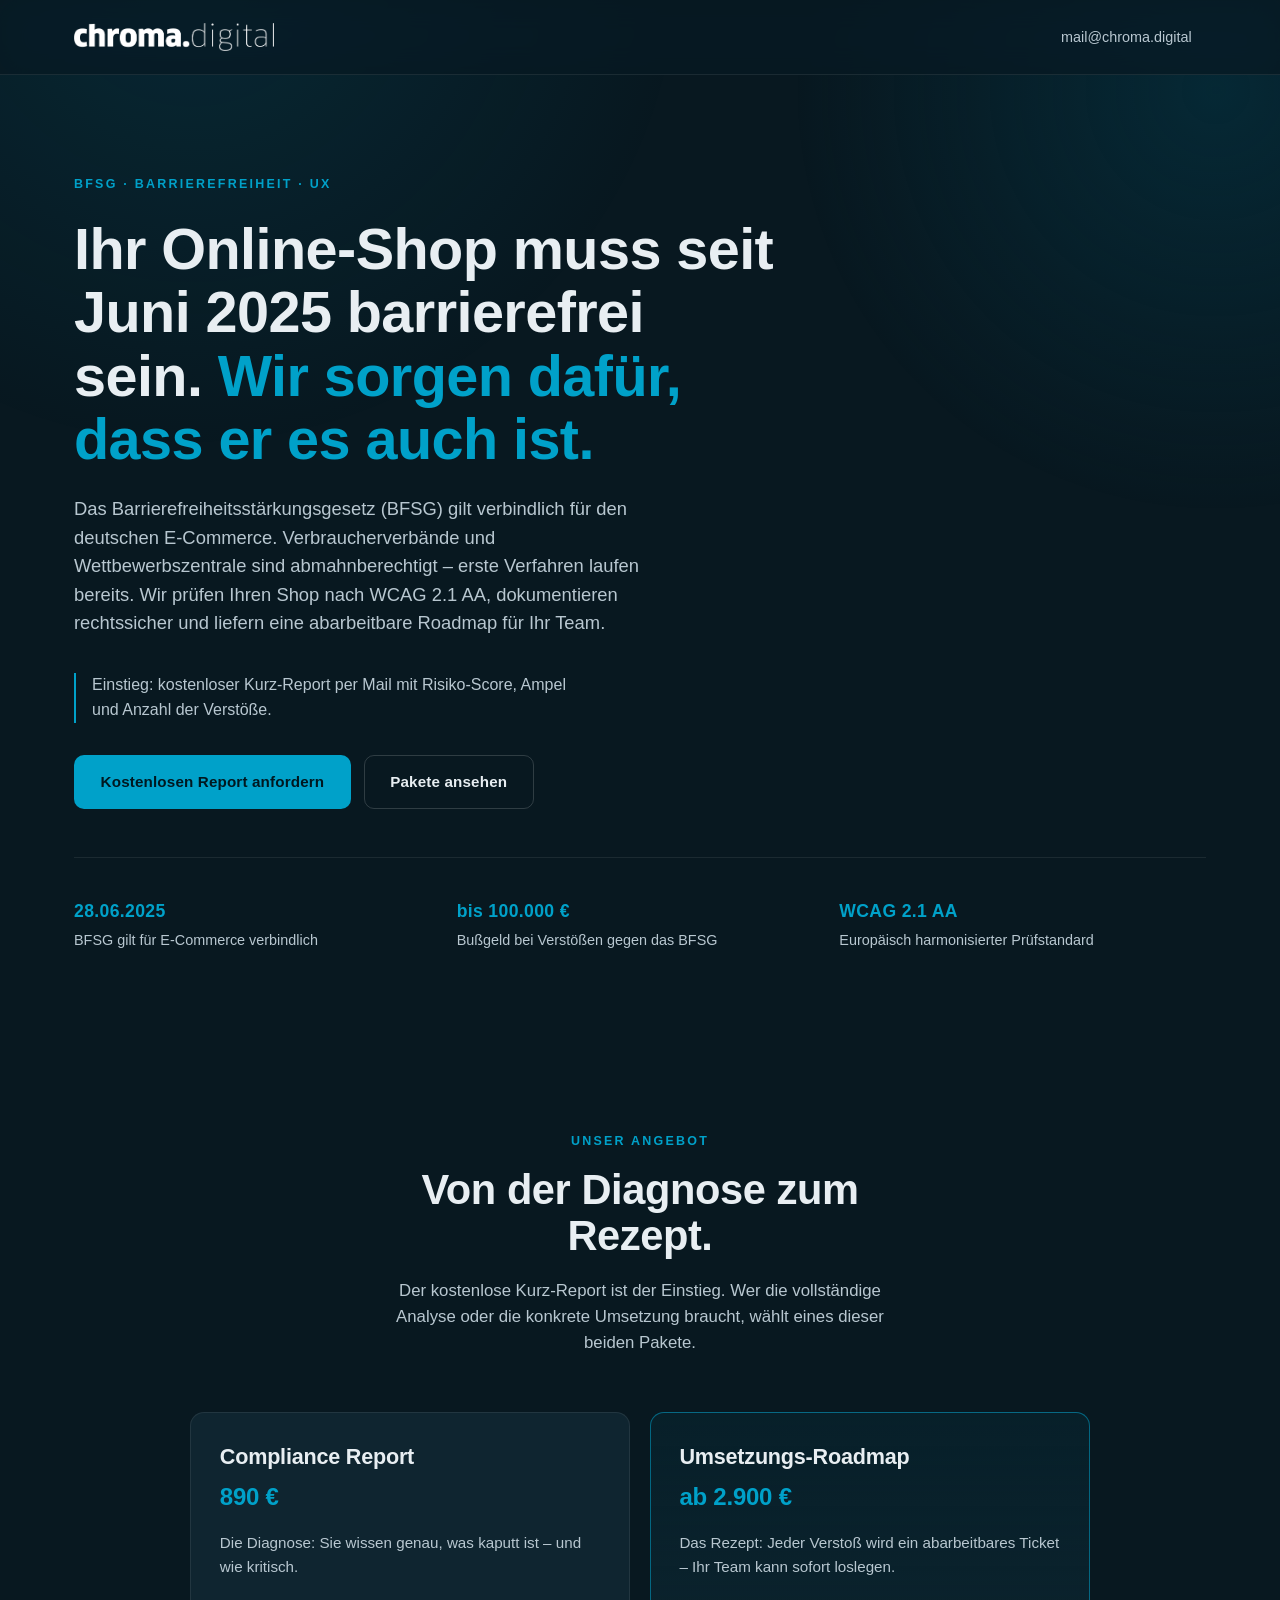
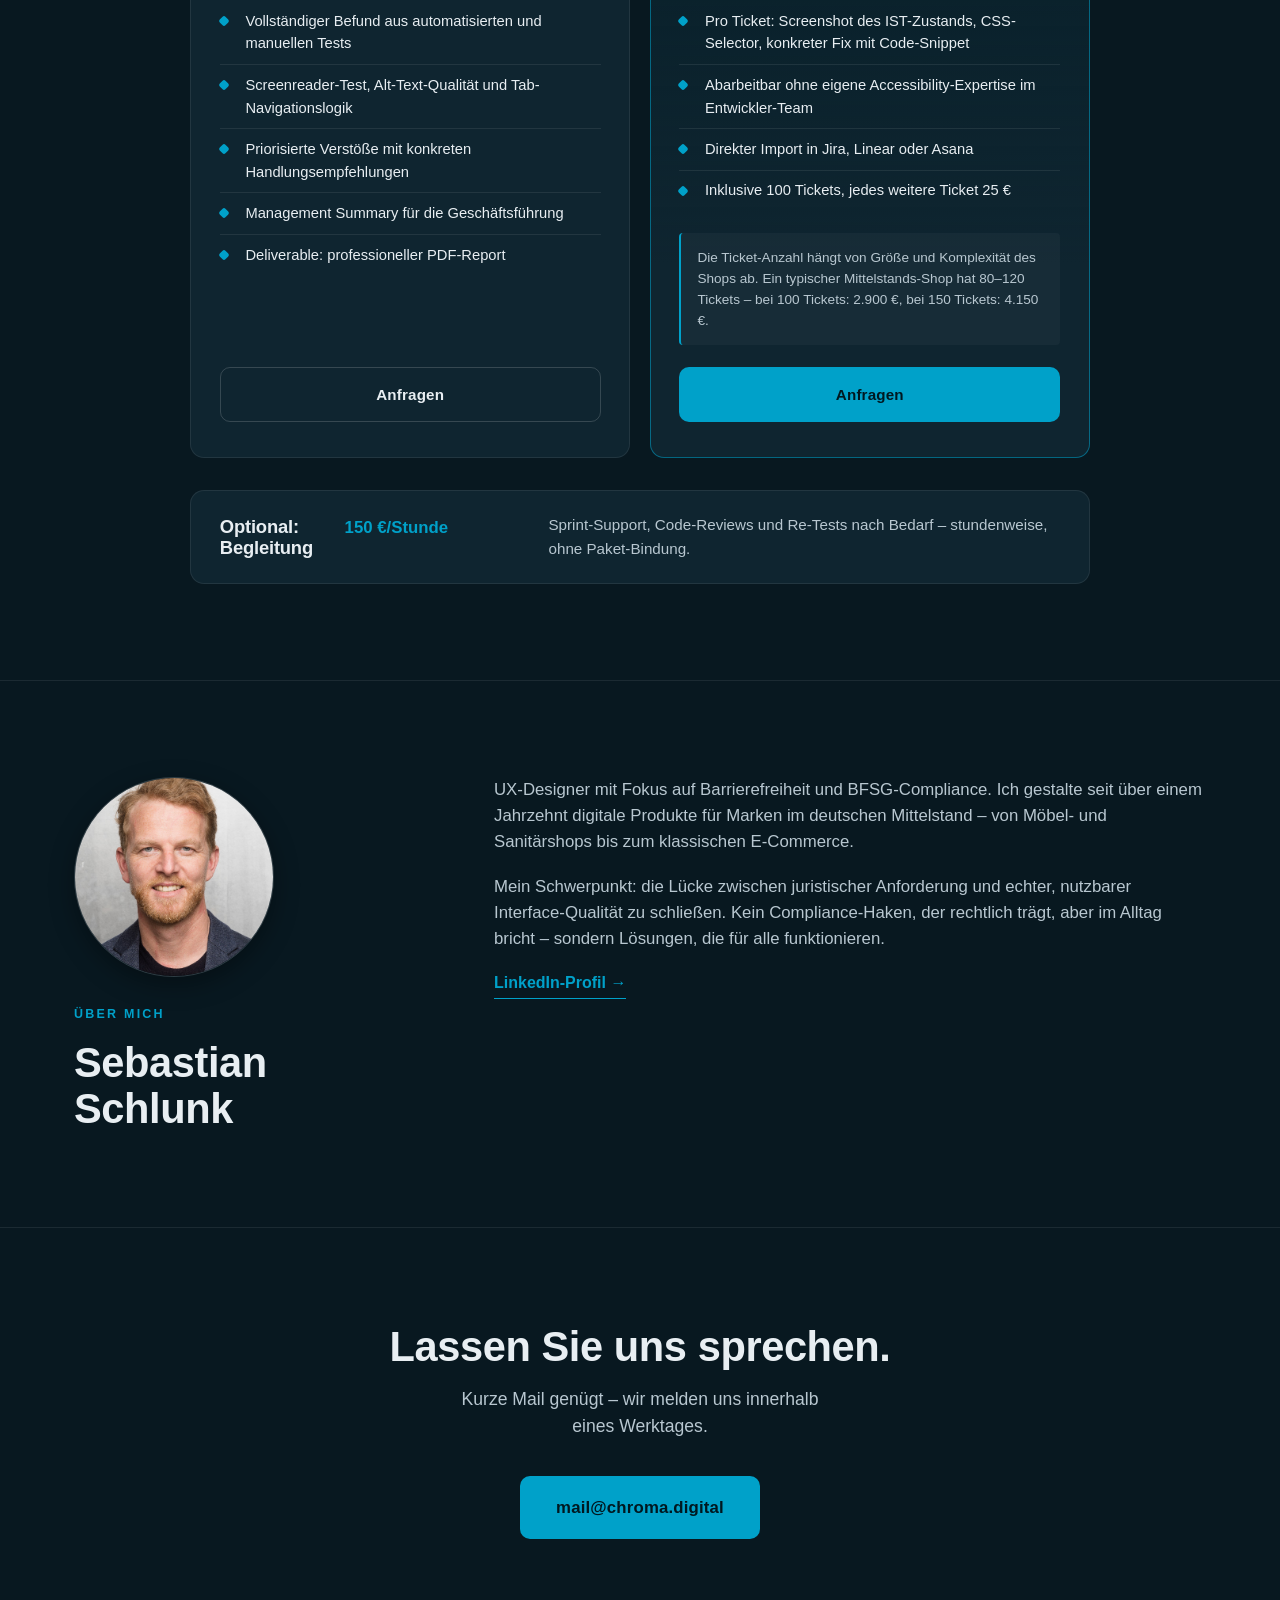
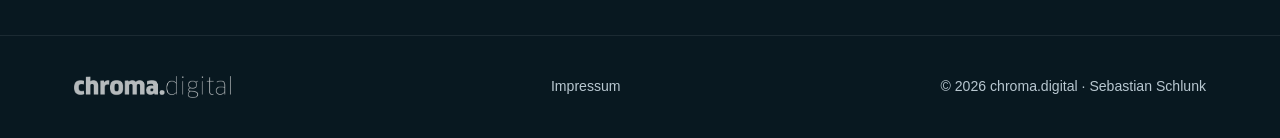
==== commit a530f3b7: "updated profile image" ====
--- a/index.html
+++ b/index.html
@@ -120,7 +120,7 @@
         <div class="container">
             <div class="about-grid">
                 <header>
-                    <img src="assets/sebastian.jpg" alt="Portrait von Sebastian Schlunk" class="portrait" width="120" height="120">
+                    <img src="assets/sebastian.jpg" alt="Portrait von Sebastian Schlunk" class="portrait" width="200" height="200">
                     <span class="eyebrow">Über mich</span>
                     <h2>Sebastian Schlunk</h2>
                 </header>
--- a/styles.css
+++ b/styles.css
@@ -306,8 +306,8 @@
 }
 .portrait {
     display: block;
-    width: 120px;
-    height: 120px;
+    width: 200px;
+    height: 200px;
     border-radius: 50%;
     object-fit: cover;
     margin-bottom: 1.5rem;
